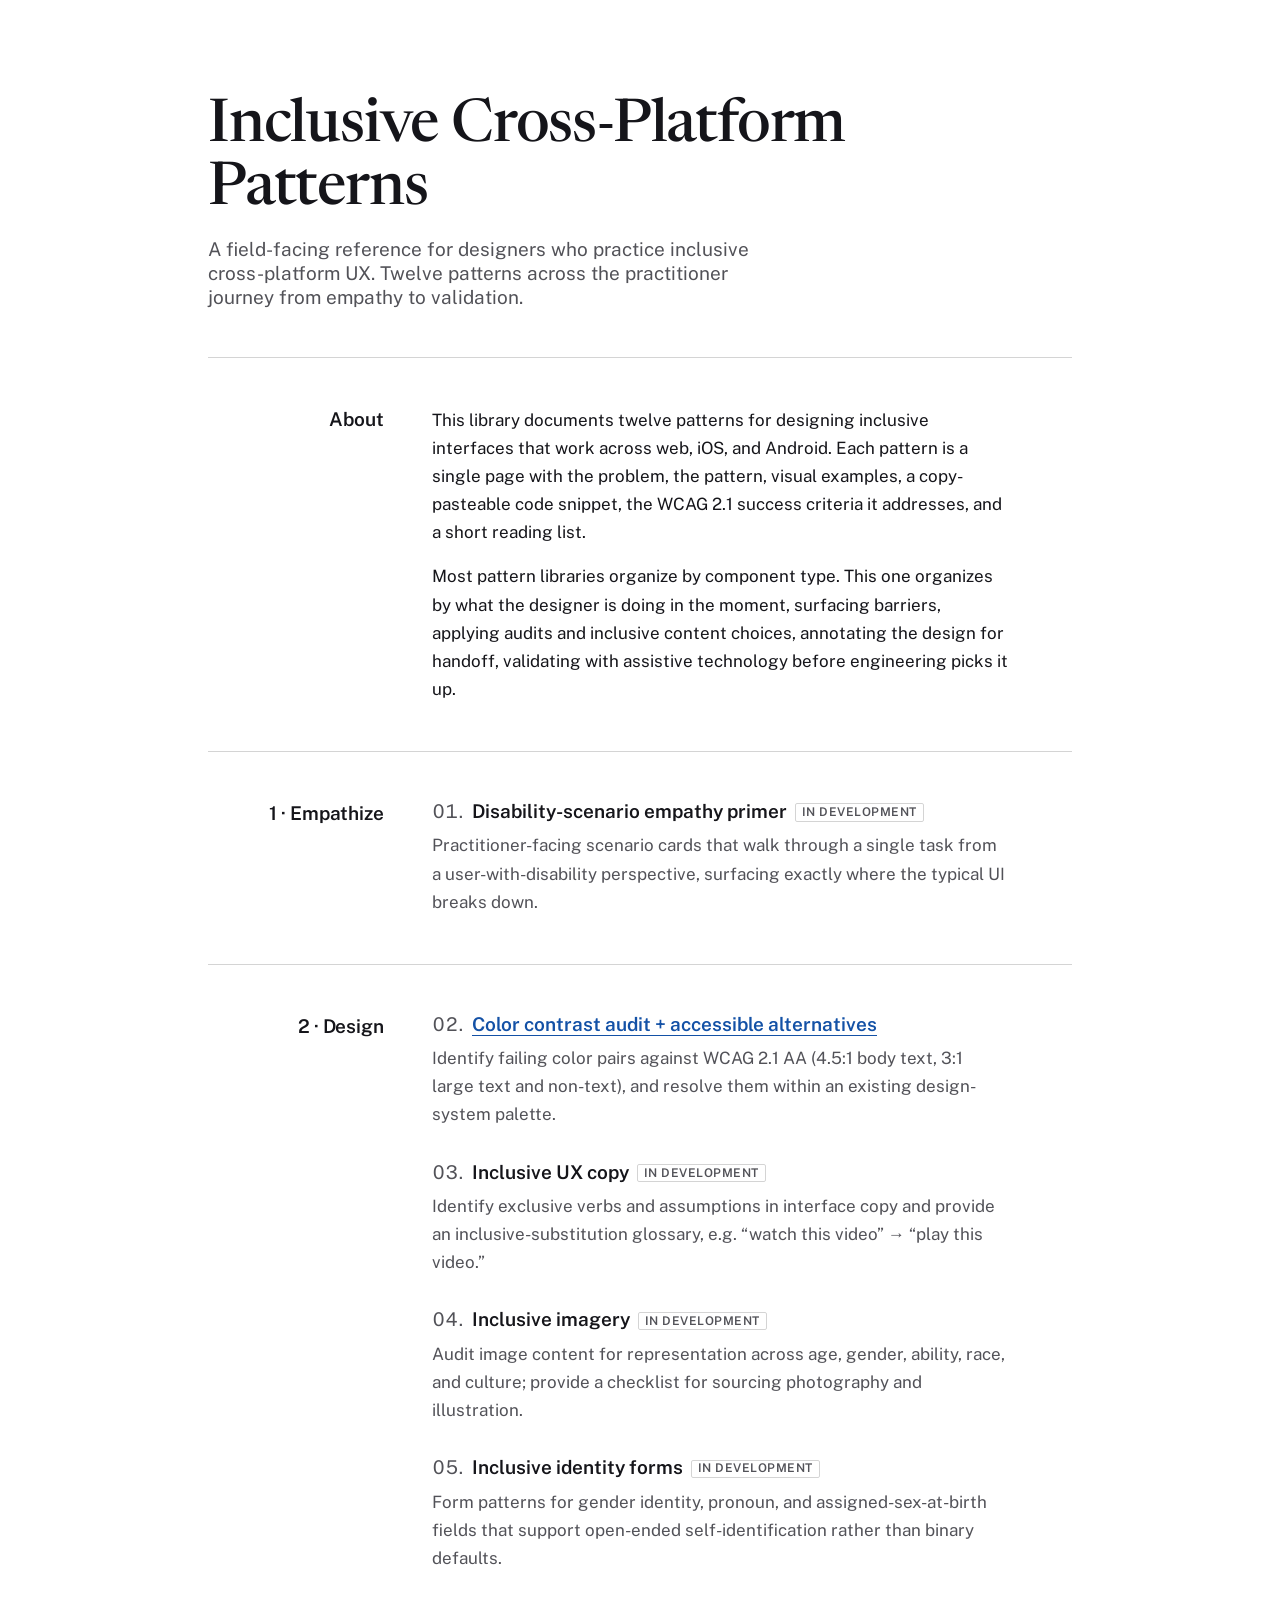
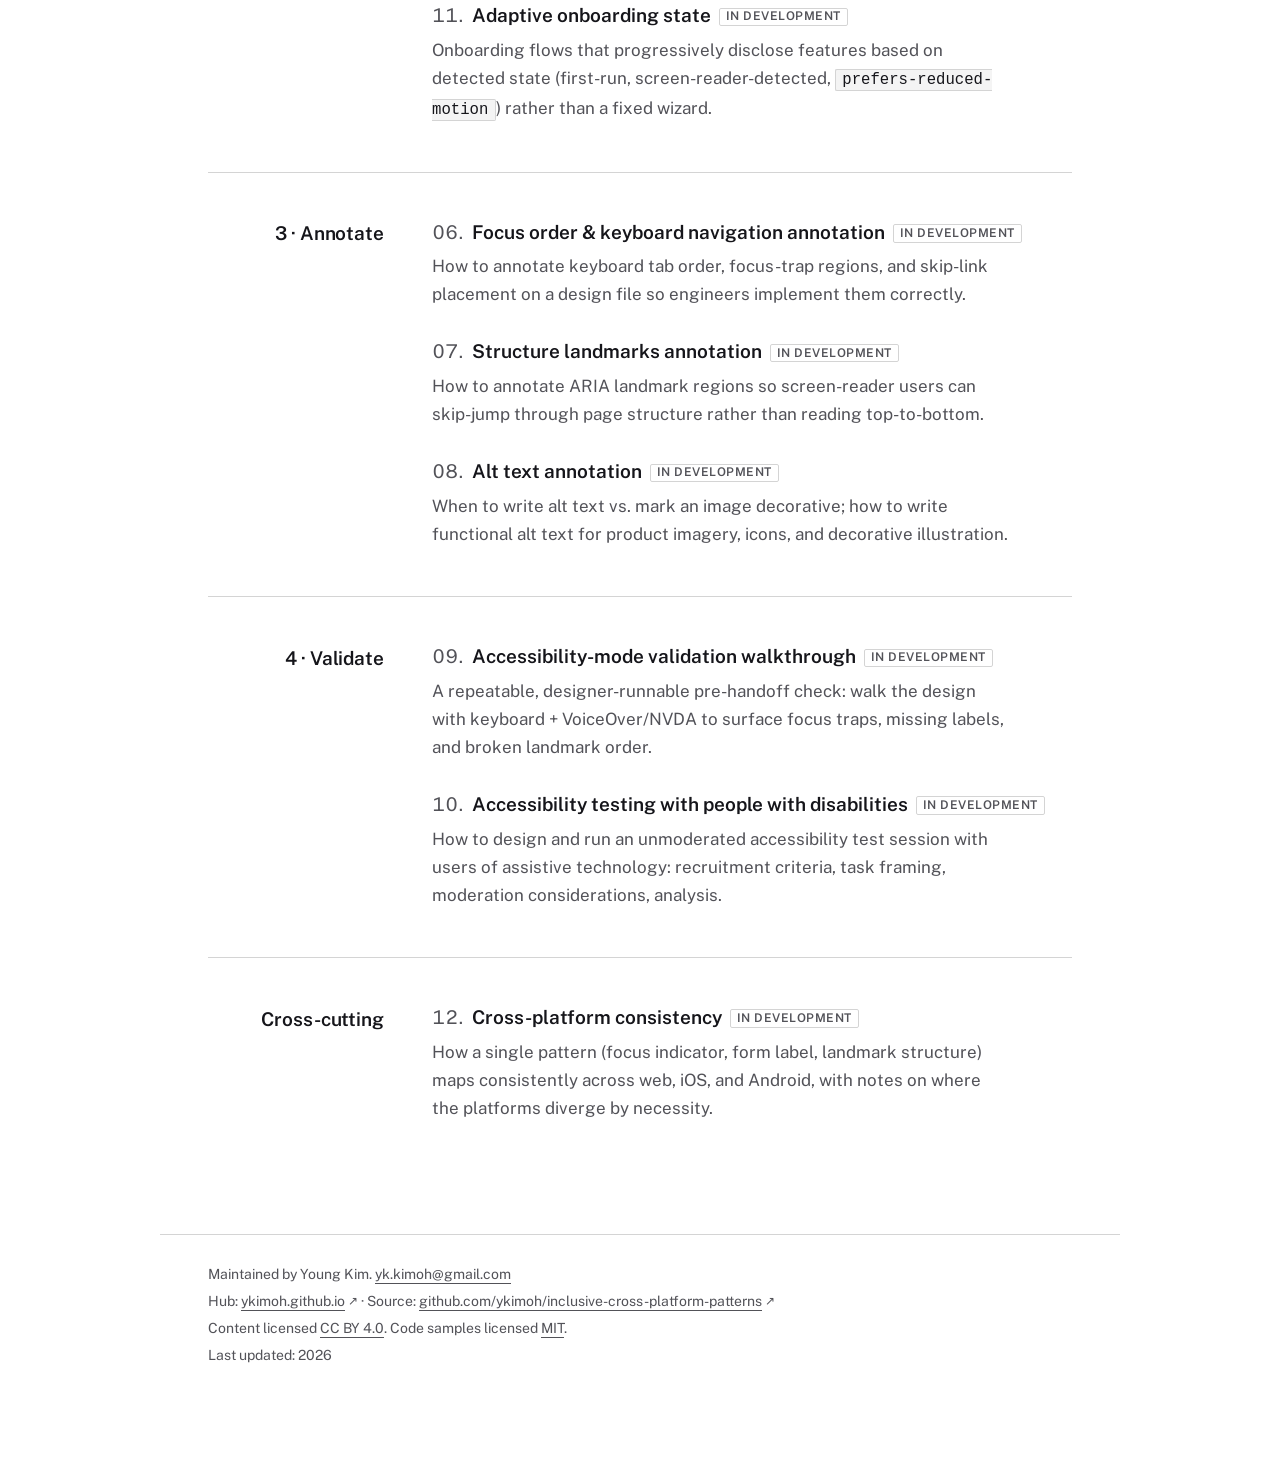
==== index.html @ a1140729 "Initial: Inclusive Cross-Platform Patterns library A field-facing reference for designers who practi" ====
<!DOCTYPE html>
<html lang="en">
<head>
  <meta charset="UTF-8">
  <meta name="viewport" content="width=device-width, initial-scale=1">
  <title>Inclusive Cross-Platform Patterns</title>
  <meta name="description" content="A field-facing reference for inclusive cross-platform UX design. Twelve patterns organized by the practitioner journey: empathize, design, annotate, validate.">
  <meta name="color-scheme" content="light dark">
  <link rel="preconnect" href="https://fonts.googleapis.com">
  <link rel="preconnect" href="https://fonts.gstatic.com" crossorigin>
  <link href="https://fonts.googleapis.com/css2?family=Newsreader:wght@400;500;600&family=Public+Sans:wght@400;500;600&display=swap" rel="stylesheet">
  <link rel="stylesheet" href="styles.css">
</head>
<body>
  <a class="skip-link" href="#main">Skip to main content</a>

  <header class="site-header">
    <h1>Inclusive Cross-Platform Patterns</h1>
    <p class="subhead">A field-facing reference for designers who practice inclusive cross-platform UX. Twelve patterns across the practitioner journey from empathy to validation.</p>
  </header>

  <main id="main" tabindex="-1">
    <section aria-labelledby="about-heading">
      <h2 id="about-heading">About</h2>
      <p>This library documents twelve patterns for designing inclusive interfaces that work across web, iOS, and Android. Each pattern is a single page with the problem, the pattern, visual examples, a copy-pasteable code snippet, the WCAG 2.1 success criteria it addresses, and a short reading list.</p>
      <p>Most pattern libraries organize by component type. This one organizes by what the designer is doing in the moment, surfacing barriers, applying audits and inclusive content choices, annotating the design for handoff, validating with assistive technology before engineering picks it up.</p>
    </section>

    <section aria-labelledby="empathize-heading">
      <h2 id="empathize-heading">1 &middot; Empathize</h2>
      <ul class="resource-list">
        <li>
          <h3><span class="num">01.</span>Disability-scenario empathy primer<span class="status">In development</span></h3>
          <p>Practitioner-facing scenario cards that walk through a single task from a user-with-disability perspective, surfacing exactly where the typical UI breaks down.</p>
        </li>
      </ul>
    </section>

    <section aria-labelledby="design-heading">
      <h2 id="design-heading">2 &middot; Design</h2>
      <ul class="resource-list">
        <li>
          <h3><span class="num">02.</span><a href="patterns/color-contrast/">Color contrast audit + accessible alternatives</a></h3>
          <p>Identify failing color pairs against WCAG 2.1 AA (4.5:1 body text, 3:1 large text and non-text), and resolve them within an existing design-system palette.</p>
        </li>
        <li>
          <h3><span class="num">03.</span>Inclusive UX copy<span class="status">In development</span></h3>
          <p>Identify exclusive verbs and assumptions in interface copy and provide an inclusive-substitution glossary, e.g. &ldquo;watch this video&rdquo; &rarr; &ldquo;play this video.&rdquo;</p>
        </li>
        <li>
          <h3><span class="num">04.</span>Inclusive imagery<span class="status">In development</span></h3>
          <p>Audit image content for representation across age, gender, ability, race, and culture; provide a checklist for sourcing photography and illustration.</p>
        </li>
        <li>
          <h3><span class="num">05.</span>Inclusive identity forms<span class="status">In development</span></h3>
          <p>Form patterns for gender identity, pronoun, and assigned-sex-at-birth fields that support open-ended self-identification rather than binary defaults.</p>
        </li>
        <li>
          <h3><span class="num">11.</span>Adaptive onboarding state<span class="status">In development</span></h3>
          <p>Onboarding flows that progressively disclose features based on detected state (first-run, screen-reader-detected, <code>prefers-reduced-motion</code>) rather than a fixed wizard.</p>
        </li>
      </ul>
    </section>

    <section aria-labelledby="annotate-heading">
      <h2 id="annotate-heading">3 &middot; Annotate</h2>
      <ul class="resource-list">
        <li>
          <h3><span class="num">06.</span>Focus order &amp; keyboard navigation annotation<span class="status">In development</span></h3>
          <p>How to annotate keyboard tab order, focus-trap regions, and skip-link placement on a design file so engineers implement them correctly.</p>
        </li>
        <li>
          <h3><span class="num">07.</span>Structure landmarks annotation<span class="status">In development</span></h3>
          <p>How to annotate ARIA landmark regions so screen-reader users can skip-jump through page structure rather than reading top-to-bottom.</p>
        </li>
        <li>
          <h3><span class="num">08.</span>Alt text annotation<span class="status">In development</span></h3>
          <p>When to write alt text vs. mark an image decorative; how to write functional alt text for product imagery, icons, and decorative illustration.</p>
        </li>
      </ul>
    </section>

    <section aria-labelledby="validate-heading">
      <h2 id="validate-heading">4 &middot; Validate</h2>
      <ul class="resource-list">
        <li>
          <h3><span class="num">09.</span>Accessibility-mode validation walkthrough<span class="status">In development</span></h3>
          <p>A repeatable, designer-runnable pre-handoff check: walk the design with keyboard + VoiceOver/NVDA to surface focus traps, missing labels, and broken landmark order.</p>
        </li>
        <li>
          <h3><span class="num">10.</span>Accessibility testing with people with disabilities<span class="status">In development</span></h3>
          <p>How to design and run an unmoderated accessibility test session with users of assistive technology: recruitment criteria, task framing, moderation considerations, analysis.</p>
        </li>
      </ul>
    </section>

    <section aria-labelledby="cross-heading">
      <h2 id="cross-heading">Cross-cutting</h2>
      <ul class="resource-list">
        <li>
          <h3><span class="num">12.</span>Cross-platform consistency<span class="status">In development</span></h3>
          <p>How a single pattern (focus indicator, form label, landmark structure) maps consistently across web, iOS, and Android, with notes on where the platforms diverge by necessity.</p>
        </li>
      </ul>
    </section>
  </main>

  <footer class="site-footer">
    <p>Maintained by Young Kim. <a href="mailto:yk.kimoh@gmail.com">yk.kimoh@gmail.com</a></p>
    <p>Hub: <a href="https://ykimoh.github.io" target="_blank" rel="noopener noreferrer">ykimoh.github.io<span class="sr-only"> (opens in new tab)</span></a> &middot; Source: <a href="https://github.com/ykimoh/inclusive-cross-platform-patterns" target="_blank" rel="noopener noreferrer">github.com/ykimoh/inclusive-cross-platform-patterns<span class="sr-only"> (opens in new tab)</span></a></p>
    <p>Content licensed <a href="LICENSE-CONTENT.md">CC BY 4.0</a>. Code samples licensed <a href="LICENSE-CODE">MIT</a>.</p>
    <p>Last updated: 2026</p>
  </footer>
</body>
</html>
---- styles.css ----
/*
 * Inclusive Cross-Platform Patterns
 * Aligned to the hub design system (see rfe-niw/04-evidence/01-pattern-library/hub-design-system.md).
 * Extends the hub's tokens and conventions with pattern-detail components:
 * code blocks, demo tiles, WCAG criteria list, eyebrow + summary + breadcrumb.
 */

/* ---------- Tokens ---------- */

:root {
  /* Color, light */
  --paper: #FFFFFF;
  --paper-soft: #F4F4F4;
  --ink: #15151A;
  --ink-soft: #525258;
  --accent: #1351A6;
  --accent-hover: #0E3F85;
  --rule: #D4D4D4;

  /* Status / state */
  --pass-fg: #0E5A2C;
  --fail-fg: #8E1F1B;

  /* Type families */
  --font-display: "Newsreader", Georgia, "Times New Roman", serif;
  --font-body: "Public Sans", -apple-system, BlinkMacSystemFont, "Helvetica Neue", Arial, sans-serif;
  --font-mono: ui-monospace, SFMono-Regular, "SF Mono", Menlo, Monaco, Consolas, "Liberation Mono", "Courier New", monospace;

  /* Type scale */
  --scale-xs: 0.75rem;
  --scale-sm: 0.875rem;
  --scale-base: 1.0625rem;
  --scale-lg: 1.1875rem;
  --scale-xl: 1.5rem;
  --scale-2xl: 2.25rem;
  --scale-3xl: 3rem;
  --scale-4xl: 3.75rem;

  /* Weights */
  --weight-regular: 400;
  --weight-medium: 500;
  --weight-semibold: 600;

  /* Leading */
  --leading-tight: 1.05;
  --leading-snug: 1.25;
  --leading-body: 1.65;

  /* Tracking */
  --track-tight: -0.02em;

  /* Spacing */
  --space-1: 0.25rem;
  --space-2: 0.5rem;
  --space-3: 0.75rem;
  --space-4: 1rem;
  --space-5: 1.5rem;
  --space-6: 2rem;
  --space-7: 3rem;
  --space-8: 4rem;
  --space-9: 6rem;

  /* Layout */
  --measure: 60rem;
  --rail: 11rem;
  --rail-gap: var(--space-7);
  --page-pad: var(--space-5);
}

@media (min-width: 38rem) {
  :root {
    --page-pad: var(--space-7);
  }
}

@media (prefers-color-scheme: dark) {
  :root {
    --paper: #111111;
    --paper-soft: #1C1C1C;
    --ink: #F4F4F4;
    --ink-soft: #A8A8A8;
    --accent: #7BB3E9;
    --accent-hover: #99C8F0;
    --rule: #2A2A2A;
    --pass-fg: #6AD08A;
    --fail-fg: #ED7572;
  }
}

/* ---------- Reset ---------- */

*, *::before, *::after { box-sizing: border-box; }

html {
  font-size: 100%;
  -webkit-text-size-adjust: 100%;
  text-rendering: optimizeLegibility;
  -webkit-font-smoothing: antialiased;
  -moz-osx-font-smoothing: grayscale;
}

body {
  margin: 0;
  font-family: var(--font-body);
  font-size: var(--scale-base);
  font-weight: var(--weight-regular);
  line-height: var(--leading-body);
  color: var(--ink);
  background: var(--paper);
  font-feature-settings: "kern", "liga";
}

/* ---------- Visually-hidden utility ---------- */

.sr-only {
  position: absolute;
  width: 1px;
  height: 1px;
  padding: 0;
  margin: -1px;
  overflow: hidden;
  clip: rect(0, 0, 0, 0);
  white-space: nowrap;
  border: 0;
}

/* ---------- Skip link ---------- */

.skip-link {
  position: absolute;
  top: -3rem;
  left: var(--space-4);
  padding: var(--space-2) var(--space-4);
  background: var(--accent);
  color: #FFFFFF;
  font-family: var(--font-body);
  font-size: var(--scale-sm);
  font-weight: var(--weight-semibold);
  text-decoration: none;
  border-radius: 2px;
  z-index: 100;
}

.skip-link:focus { top: var(--space-4); }

/* ---------- Layout shell ---------- */

.site-header,
main,
.site-footer {
  max-width: var(--measure);
  margin: 0 auto;
  padding-left: var(--page-pad);
  padding-right: var(--page-pad);
}

main { outline: none; }
main:focus-visible { outline: none; }

/* ---------- Header ---------- */

.site-header {
  padding-top: var(--space-9);
  padding-bottom: var(--space-7);
}

.site-header .eyebrow {
  margin: 0 0 var(--space-3);
  font-family: var(--font-body);
  font-size: var(--scale-sm);
  font-weight: var(--weight-semibold);
  letter-spacing: 0.04em;
  color: var(--ink-soft);
}

.site-header h1 {
  margin: 0 0 var(--space-4);
  font-family: var(--font-display);
  font-size: var(--scale-3xl);
  font-weight: var(--weight-medium);
  line-height: var(--leading-tight);
  letter-spacing: var(--track-tight);
  color: var(--ink);
}

@media (min-width: 38rem) {
  .site-header h1 { font-size: var(--scale-4xl); }
}

.subhead {
  margin: 0;
  max-width: 36rem;
  font-family: var(--font-body);
  font-size: var(--scale-lg);
  font-weight: var(--weight-regular);
  line-height: var(--leading-snug);
  color: var(--ink-soft);
}

/* ---------- Main + sections ---------- */

main { padding-bottom: var(--space-8); }

main > section {
  padding-top: var(--space-7);
  margin-top: var(--space-7);
  border-top: 1px solid var(--rule);
}

main > section:first-of-type { margin-top: 0; }

main > section > h2 {
  margin: 0 0 var(--space-5);
  font-family: var(--font-body);
  font-size: var(--scale-xl);
  font-weight: var(--weight-semibold);
  line-height: var(--leading-snug);
  color: var(--ink);
  letter-spacing: -0.005em;
}

main p {
  margin: 0 0 var(--space-4);
  max-width: 36rem;
}

main p:last-child { margin-bottom: 0; }

main ul,
main ol {
  margin: 0 0 var(--space-4);
  padding-left: var(--space-5);
  max-width: 36rem;
}

main li { margin: var(--space-2) 0; }

/* Rail layout: section heading in a left rail at wider viewports. */

@media (min-width: 56rem) {
  main > section {
    display: grid;
    grid-template-columns: var(--rail) 1fr;
    column-gap: var(--rail-gap);
    align-items: start;
  }

  main > section > h2 {
    grid-column: 1;
    grid-row: 1 / span 99;
    margin: 0;
    font-size: var(--scale-lg);
    line-height: var(--leading-snug);
    text-align: right;
    padding-top: 0.1em;
  }

  main > section > *:not(h2) { grid-column: 2; }
}

/* ---------- Section pre-heading (above H2 in rail-paired sections) ---------- */

.section-eyebrow {
  margin: 0 0 var(--space-3);
  font-family: var(--font-body);
  font-size: var(--scale-xs);
  font-weight: var(--weight-semibold);
  letter-spacing: 0.06em;
  text-transform: uppercase;
  color: var(--ink-soft);
}

/* ---------- Resource list (titled items, no chrome) ---------- */

.resource-list {
  list-style: none;
  margin: 0;
  padding: 0;
  max-width: none;
}

.resource-list > li {
  margin: 0;
  padding: 0;
}

.resource-list > li + li { margin-top: var(--space-6); }

.resource-list h3 {
  margin: 0 0 var(--space-2);
  font-family: var(--font-body);
  font-size: var(--scale-lg);
  font-weight: var(--weight-semibold);
  line-height: var(--leading-snug);
  color: var(--ink);
}

.resource-list .num {
  display: inline-block;
  margin-right: var(--space-2);
  color: var(--ink-soft);
  font-variant-numeric: tabular-nums;
  font-weight: var(--weight-regular);
}

.resource-list p {
  margin: 0;
  color: var(--ink-soft);
}

/* In-development status badge */

.status {
  display: inline-block;
  margin-left: var(--space-2);
  padding: 0.0625em 0.5em;
  font-family: var(--font-body);
  font-size: var(--scale-xs);
  font-weight: var(--weight-semibold);
  letter-spacing: 0.04em;
  text-transform: uppercase;
  border: 1px solid var(--rule);
  border-radius: 2px;
  color: var(--ink-soft);
  vertical-align: 0.15em;
}

/* ---------- Draft banner (scaffolded pages, removed when shipping) ---------- */

.draft-banner {
  margin: 0 0 var(--space-6);
  padding: var(--space-3) var(--space-4);
  background: var(--paper-soft);
  border-left: 3px solid var(--accent);
  border-radius: 2px;
  font-family: var(--font-body);
  font-size: var(--scale-sm);
  color: var(--ink-soft);
  max-width: 36rem;
}

.draft-banner p { margin: 0; }
.draft-banner strong { color: var(--ink); }

/* ---------- Pattern detail page: eyebrow, summary, breadcrumb ---------- */

.breadcrumb {
  margin: 0 0 var(--space-5);
  font-family: var(--font-body);
  font-size: var(--scale-sm);
  color: var(--ink-soft);
}

.summary {
  margin: 0 0 var(--space-7);
  max-width: 36rem;
  font-family: var(--font-body);
  font-size: var(--scale-lg);
  font-weight: var(--weight-regular);
  line-height: var(--leading-snug);
  color: var(--ink);
}

/* ---------- Code blocks ---------- */

pre {
  margin: var(--space-4) 0;
  padding: var(--space-4) var(--space-5);
  background: var(--paper-soft);
  border: 1px solid var(--rule);
  border-radius: 4px;
  overflow-x: auto;
  font-family: var(--font-mono);
  font-size: var(--scale-sm);
  line-height: 1.55;
  color: var(--ink);
  max-width: 100%;
}

pre code {
  font-family: inherit;
  font-size: inherit;
  background: transparent;
  padding: 0;
  border: 0;
  color: inherit;
}

p code,
li code {
  padding: 0.0625em 0.4em;
  background: var(--paper-soft);
  border: 1px solid var(--rule);
  border-radius: 2px;
  font-family: var(--font-mono);
  font-size: 0.92em;
  color: var(--ink);
}

/* ---------- Demo tiles (visual examples) ---------- */

.demo-row {
  display: grid;
  grid-template-columns: 1fr;
  gap: var(--space-4);
  margin: var(--space-4) 0;
  max-width: 100%;
}

@media (min-width: 32rem) {
  .demo-row { grid-template-columns: 1fr 1fr; }
}

.demo-tile {
  padding: var(--space-6) var(--space-4);
  background: var(--paper-soft);
  border: 1px solid var(--rule);
  border-radius: 4px;
  text-align: center;
}

.demo-tile .demo-label {
  display: block;
  margin-bottom: var(--space-4);
  font-family: var(--font-body);
  font-size: var(--scale-xs);
  font-weight: var(--weight-semibold);
  letter-spacing: 0.06em;
  text-transform: uppercase;
}

.demo-tile.demo-fail .demo-label { color: var(--fail-fg); }
.demo-tile.demo-pass .demo-label { color: var(--pass-fg); }

.demo-tile .demo-ratio {
  display: block;
  margin-top: var(--space-3);
  font-family: var(--font-mono);
  font-size: var(--scale-xs);
  color: var(--ink-soft);
  font-variant-numeric: tabular-nums;
}

/* Demo button: hardcoded fail/pass colors so they demonstrate the actual
   contrast point regardless of user theme. */

.btn-demo {
  display: inline-block;
  padding: 0.625rem 1.25rem;
  font-family: var(--font-body);
  font-size: var(--scale-base);
  font-weight: var(--weight-medium);
  border: 0;
  border-radius: 4px;
  cursor: default;
}

.btn-demo.btn-fail {
  background: #FF7A7A;
  color: #FFFFFF;
}

.btn-demo.btn-pass {
  background: #1351A6;
  color: #FFFFFF;
}

/* ---------- Example figures (Beyond mockup screenshots) ---------- */

.example-stack {
  display: flex;
  flex-direction: column;
  gap: var(--space-5);
  margin: var(--space-4) 0;
}

.example-figure {
  margin: 0;
  max-width: 100%;
}

.example-figure img {
  display: block;
  width: 100%;
  height: auto;
  border: 1px solid var(--rule);
  border-radius: 4px;
  background: var(--paper-soft);
}

.example-figure figcaption {
  margin-top: var(--space-2);
  font-family: var(--font-body);
  font-size: var(--scale-sm);
  color: var(--ink-soft);
  line-height: var(--leading-snug);
}

/* Demo-tile variant that hosts a screenshot instead of a button */

.demo-tile.demo-image { padding: var(--space-3); }

.demo-tile.demo-image img {
  display: block;
  width: 100%;
  height: auto;
  border-radius: 2px;
  margin: 0 auto var(--space-2);
}

.demo-tile.demo-image .demo-label {
  margin-bottom: var(--space-3);
}

/* ---------- WCAG criteria list ---------- */

.criteria-list {
  list-style: none;
  margin: var(--space-4) 0;
  padding: 0;
  max-width: 100%;
}

.criteria-list > li {
  margin: var(--space-2) 0;
  padding: var(--space-3) var(--space-4);
  background: var(--paper-soft);
  border: 1px solid var(--rule);
  border-radius: 4px;
  font-size: var(--scale-sm);
  color: var(--ink);
}

.criteria-list .level {
  display: inline-block;
  margin-left: var(--space-2);
  padding: 0.0625em 0.5em;
  font-family: var(--font-body);
  font-size: var(--scale-xs);
  font-weight: var(--weight-semibold);
  letter-spacing: 0.04em;
  background: var(--accent);
  color: #FFFFFF;
  border-radius: 2px;
  vertical-align: 0.15em;
}

/* ---------- Links ---------- */

a {
  color: var(--accent);
  text-decoration: underline;
  text-decoration-thickness: 1px;
  text-underline-offset: 0.2em;
  transition: color 120ms ease, text-decoration-color 120ms ease, text-underline-offset 120ms ease;
}

a:hover {
  color: var(--accent-hover);
  text-underline-offset: 0.3em;
}

a:focus-visible {
  outline: 2px solid var(--accent);
  outline-offset: 3px;
  border-radius: 1px;
}

/* External link: arrow pseudo + sr-only span (in markup). */

a[target="_blank"]::after {
  content: "\00A0\2197";
  display: inline-block;
  font-size: 0.85em;
  vertical-align: 0.05em;
  color: inherit;
}

/* ---------- Footer ---------- */

.site-footer {
  margin-top: var(--space-7);
  padding-top: var(--space-5);
  padding-bottom: var(--space-9);
  border-top: 1px solid var(--rule);
  font-family: var(--font-body);
  font-size: var(--scale-sm);
  color: var(--ink-soft);
}

.site-footer p { margin: var(--space-1) 0; }

.site-footer a {
  color: var(--ink-soft);
  text-decoration-thickness: 1px;
  text-underline-offset: 0.25em;
}

.site-footer a:hover { color: var(--accent); }

/* ---------- Motion ---------- */

@media (prefers-reduced-motion: no-preference) {
  .site-header,
  main > section,
  .site-footer {
    opacity: 0;
    transform: translateY(8px);
    animation: rise 540ms cubic-bezier(0.2, 0.6, 0.2, 1) forwards;
  }

  .site-header { animation-delay: 80ms; }
  main > section:nth-of-type(1) { animation-delay: 180ms; }
  main > section:nth-of-type(2) { animation-delay: 260ms; }
  main > section:nth-of-type(3) { animation-delay: 340ms; }
  main > section:nth-of-type(4) { animation-delay: 420ms; }
  main > section:nth-of-type(5) { animation-delay: 500ms; }
  main > section:nth-of-type(6) { animation-delay: 580ms; }
  main > section:nth-of-type(7) { animation-delay: 660ms; }
  main > section:nth-of-type(8) { animation-delay: 740ms; }
  .site-footer { animation-delay: 820ms; }

  @keyframes rise {
    to {
      opacity: 1;
      transform: translateY(0);
    }
  }
}

@media (prefers-reduced-motion: reduce) {
  a { transition: none; }
}

/* ---------- Forced colors (Windows High Contrast) ---------- */

@media (forced-colors: active) {
  .skip-link,
  a:focus-visible {
    outline: 2px solid CanvasText;
  }
  .demo-tile,
  .criteria-list > li,
  pre {
    border: 1px solid CanvasText;
  }
}
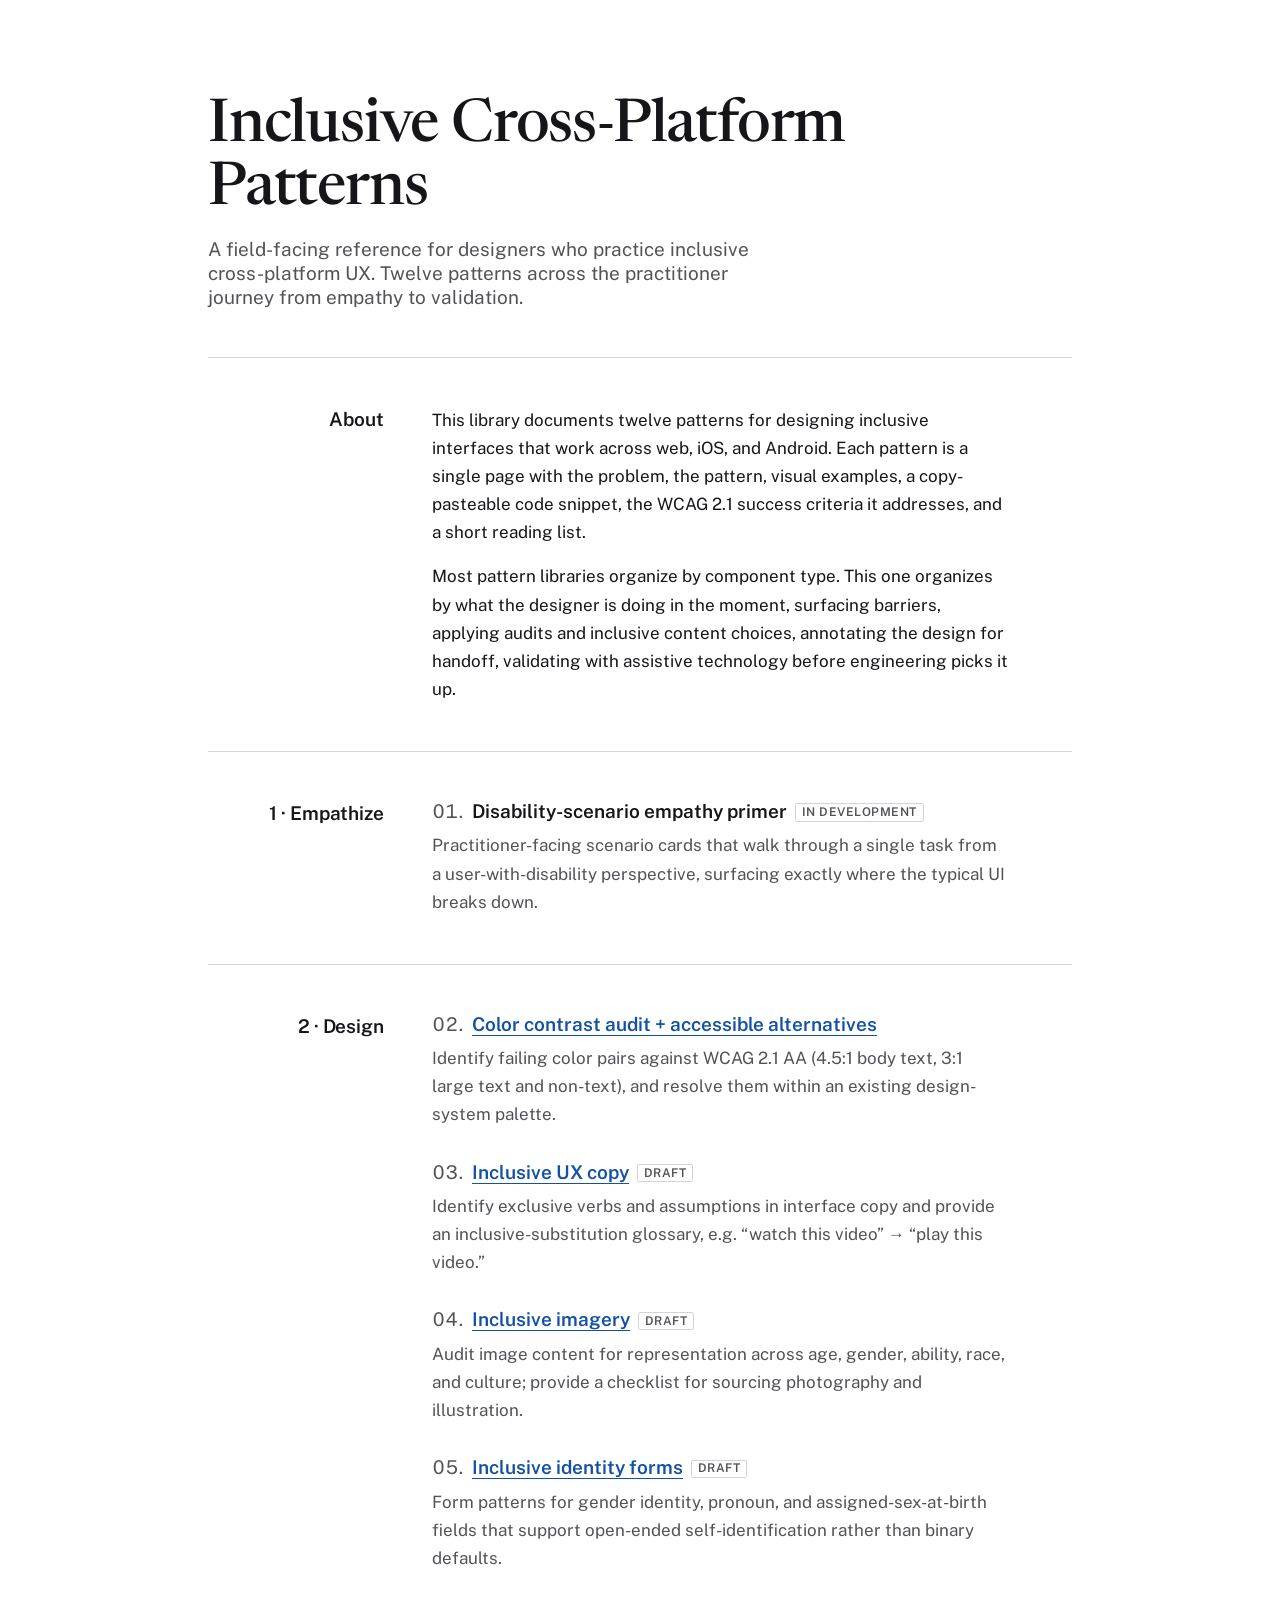
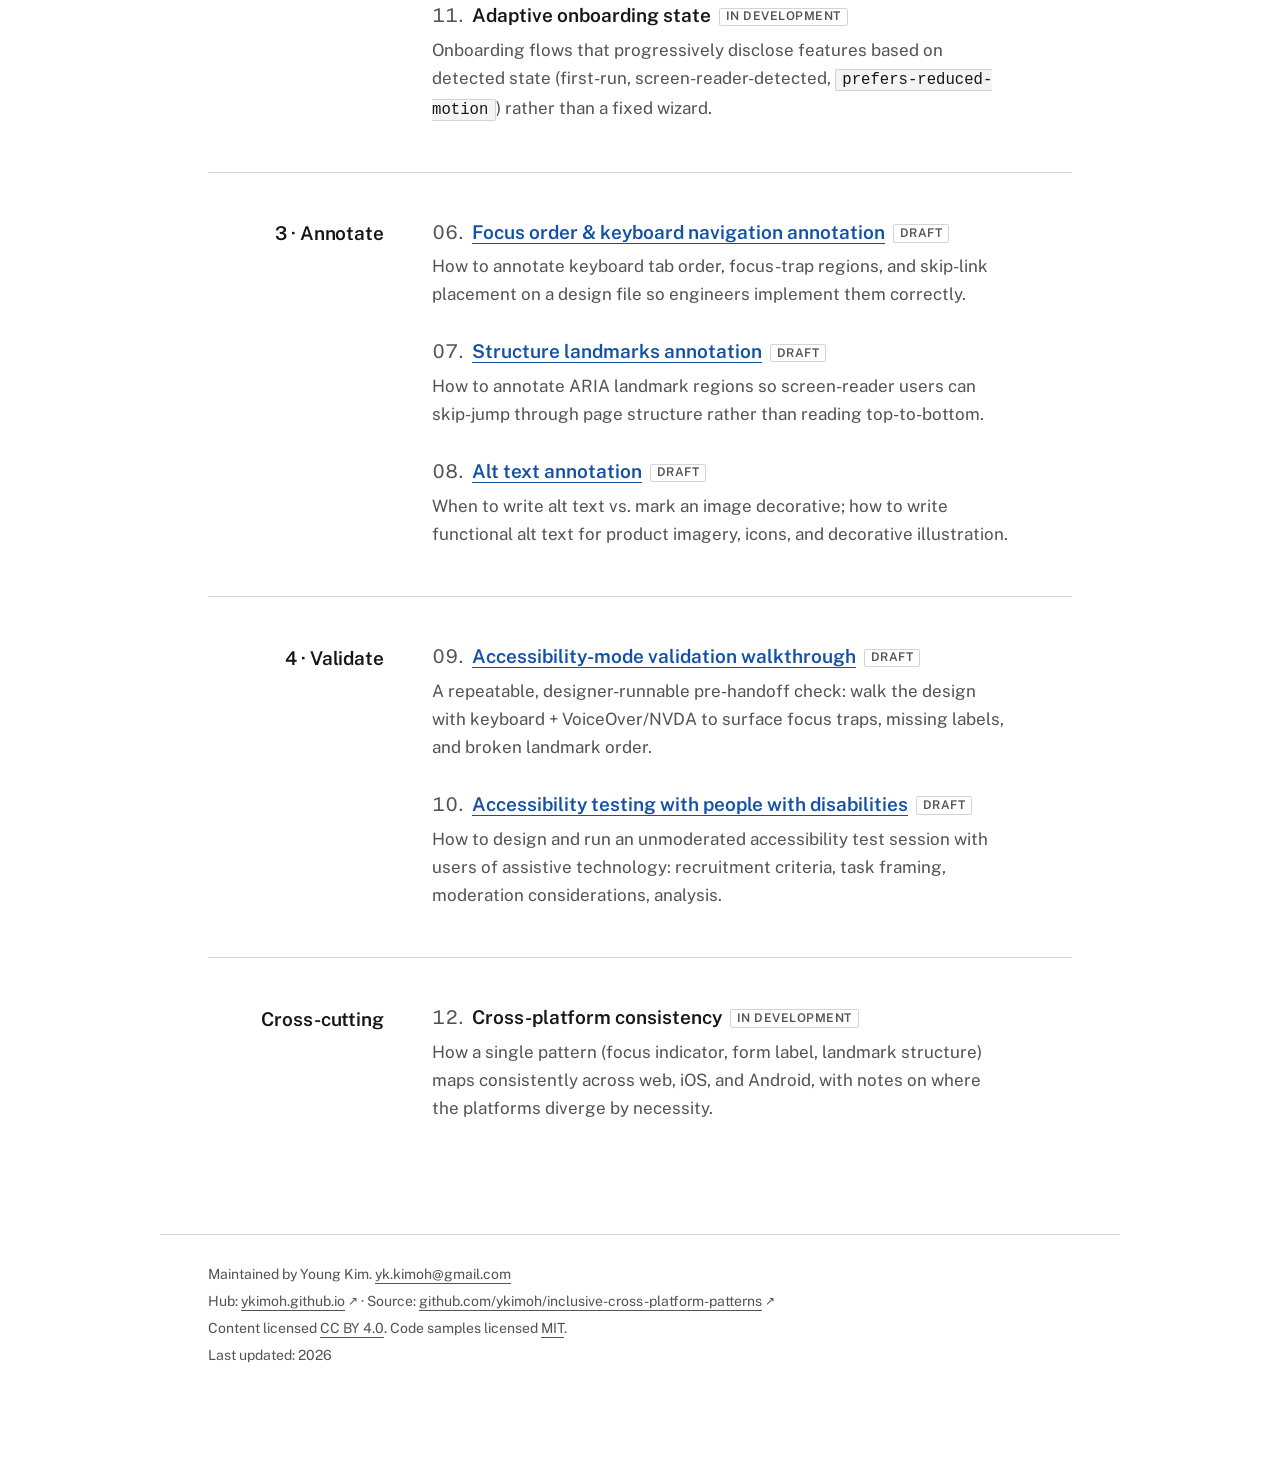
==== commit b034ea2d: "Surface drafted pattern pages from the index Links the eight drafted pattern pages (03-10) from the " ====
--- a/index.html
+++ b/index.html
@@ -44,15 +44,15 @@
           <p>Identify failing color pairs against WCAG 2.1 AA (4.5:1 body text, 3:1 large text and non-text), and resolve them within an existing design-system palette.</p>
         </li>
         <li>
-          <h3><span class="num">03.</span>Inclusive UX copy<span class="status">In development</span></h3>
+          <h3><span class="num">03.</span><a href="patterns/inclusive-ux-copy/">Inclusive UX copy</a><span class="status">Draft</span></h3>
           <p>Identify exclusive verbs and assumptions in interface copy and provide an inclusive-substitution glossary, e.g. &ldquo;watch this video&rdquo; &rarr; &ldquo;play this video.&rdquo;</p>
         </li>
         <li>
-          <h3><span class="num">04.</span>Inclusive imagery<span class="status">In development</span></h3>
+          <h3><span class="num">04.</span><a href="patterns/inclusive-imagery/">Inclusive imagery</a><span class="status">Draft</span></h3>
           <p>Audit image content for representation across age, gender, ability, race, and culture; provide a checklist for sourcing photography and illustration.</p>
         </li>
         <li>
-          <h3><span class="num">05.</span>Inclusive identity forms<span class="status">In development</span></h3>
+          <h3><span class="num">05.</span><a href="patterns/inclusive-identity-forms/">Inclusive identity forms</a><span class="status">Draft</span></h3>
           <p>Form patterns for gender identity, pronoun, and assigned-sex-at-birth fields that support open-ended self-identification rather than binary defaults.</p>
         </li>
         <li>
@@ -66,15 +66,15 @@
       <h2 id="annotate-heading">3 &middot; Annotate</h2>
       <ul class="resource-list">
         <li>
-          <h3><span class="num">06.</span>Focus order &amp; keyboard navigation annotation<span class="status">In development</span></h3>
+          <h3><span class="num">06.</span><a href="patterns/keyboard-navigation/">Focus order &amp; keyboard navigation annotation</a><span class="status">Draft</span></h3>
           <p>How to annotate keyboard tab order, focus-trap regions, and skip-link placement on a design file so engineers implement them correctly.</p>
         </li>
         <li>
-          <h3><span class="num">07.</span>Structure landmarks annotation<span class="status">In development</span></h3>
+          <h3><span class="num">07.</span><a href="patterns/structure-landmarks/">Structure landmarks annotation</a><span class="status">Draft</span></h3>
           <p>How to annotate ARIA landmark regions so screen-reader users can skip-jump through page structure rather than reading top-to-bottom.</p>
         </li>
         <li>
-          <h3><span class="num">08.</span>Alt text annotation<span class="status">In development</span></h3>
+          <h3><span class="num">08.</span><a href="patterns/alt-text/">Alt text annotation</a><span class="status">Draft</span></h3>
           <p>When to write alt text vs. mark an image decorative; how to write functional alt text for product imagery, icons, and decorative illustration.</p>
         </li>
       </ul>
@@ -84,11 +84,11 @@
       <h2 id="validate-heading">4 &middot; Validate</h2>
       <ul class="resource-list">
         <li>
-          <h3><span class="num">09.</span>Accessibility-mode validation walkthrough<span class="status">In development</span></h3>
+          <h3><span class="num">09.</span><a href="patterns/accessibility-mode-validation/">Accessibility-mode validation walkthrough</a><span class="status">Draft</span></h3>
           <p>A repeatable, designer-runnable pre-handoff check: walk the design with keyboard + VoiceOver/NVDA to surface focus traps, missing labels, and broken landmark order.</p>
         </li>
         <li>
-          <h3><span class="num">10.</span>Accessibility testing with people with disabilities<span class="status">In development</span></h3>
+          <h3><span class="num">10.</span><a href="patterns/accessibility-testing/">Accessibility testing with people with disabilities</a><span class="status">Draft</span></h3>
           <p>How to design and run an unmoderated accessibility test session with users of assistive technology: recruitment criteria, task framing, moderation considerations, analysis.</p>
         </li>
       </ul>
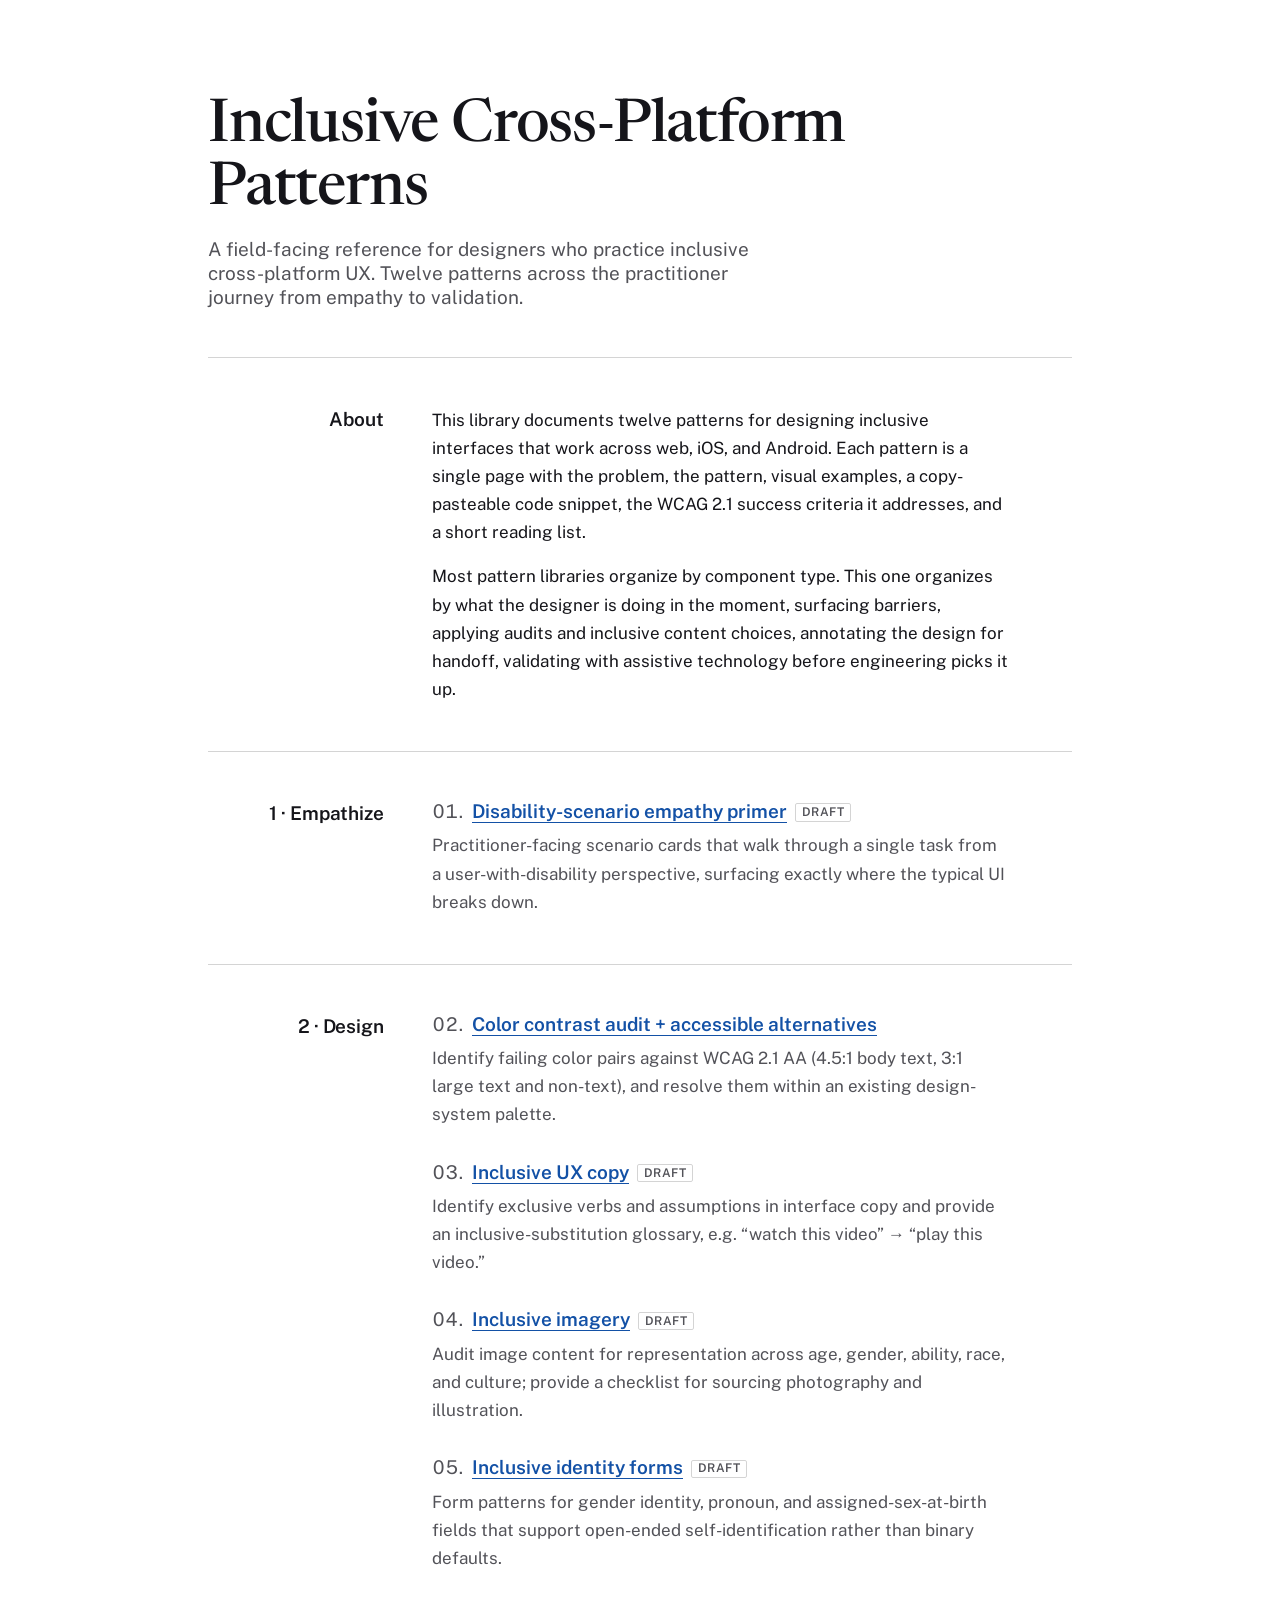
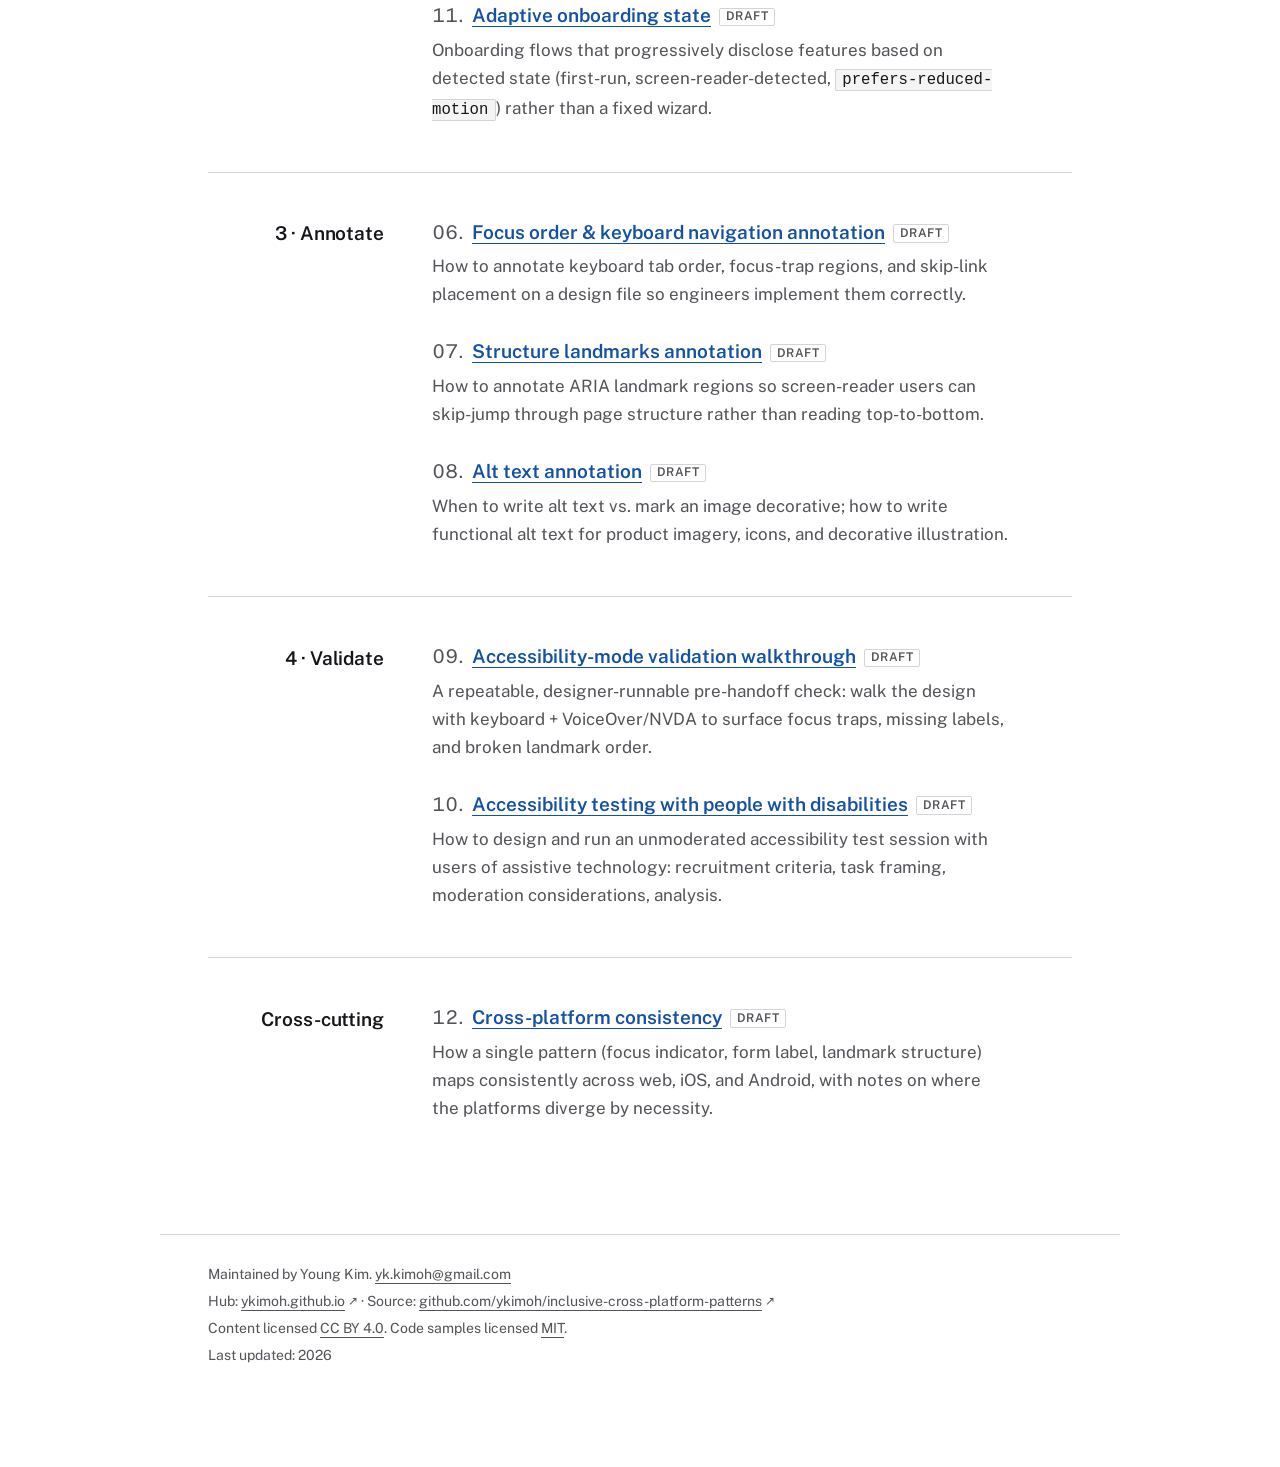
==== commit c081479d: "Scaffold patterns 01, 11, 12 from Beyond MFA source Adds the three remaining pattern pages, grounded" ====
--- a/index.html
+++ b/index.html
@@ -30,7 +30,7 @@
       <h2 id="empathize-heading">1 &middot; Empathize</h2>
       <ul class="resource-list">
         <li>
-          <h3><span class="num">01.</span>Disability-scenario empathy primer<span class="status">In development</span></h3>
+          <h3><span class="num">01.</span><a href="patterns/empathy-primer/">Disability-scenario empathy primer</a><span class="status">Draft</span></h3>
           <p>Practitioner-facing scenario cards that walk through a single task from a user-with-disability perspective, surfacing exactly where the typical UI breaks down.</p>
         </li>
       </ul>
@@ -56,7 +56,7 @@
           <p>Form patterns for gender identity, pronoun, and assigned-sex-at-birth fields that support open-ended self-identification rather than binary defaults.</p>
         </li>
         <li>
-          <h3><span class="num">11.</span>Adaptive onboarding state<span class="status">In development</span></h3>
+          <h3><span class="num">11.</span><a href="patterns/adaptive-onboarding/">Adaptive onboarding state</a><span class="status">Draft</span></h3>
           <p>Onboarding flows that progressively disclose features based on detected state (first-run, screen-reader-detected, <code>prefers-reduced-motion</code>) rather than a fixed wizard.</p>
         </li>
       </ul>
@@ -98,7 +98,7 @@
       <h2 id="cross-heading">Cross-cutting</h2>
       <ul class="resource-list">
         <li>
-          <h3><span class="num">12.</span>Cross-platform consistency<span class="status">In development</span></h3>
+          <h3><span class="num">12.</span><a href="patterns/cross-platform-consistency/">Cross-platform consistency</a><span class="status">Draft</span></h3>
           <p>How a single pattern (focus indicator, form label, landmark structure) maps consistently across web, iOS, and Android, with notes on where the platforms diverge by necessity.</p>
         </li>
       </ul>
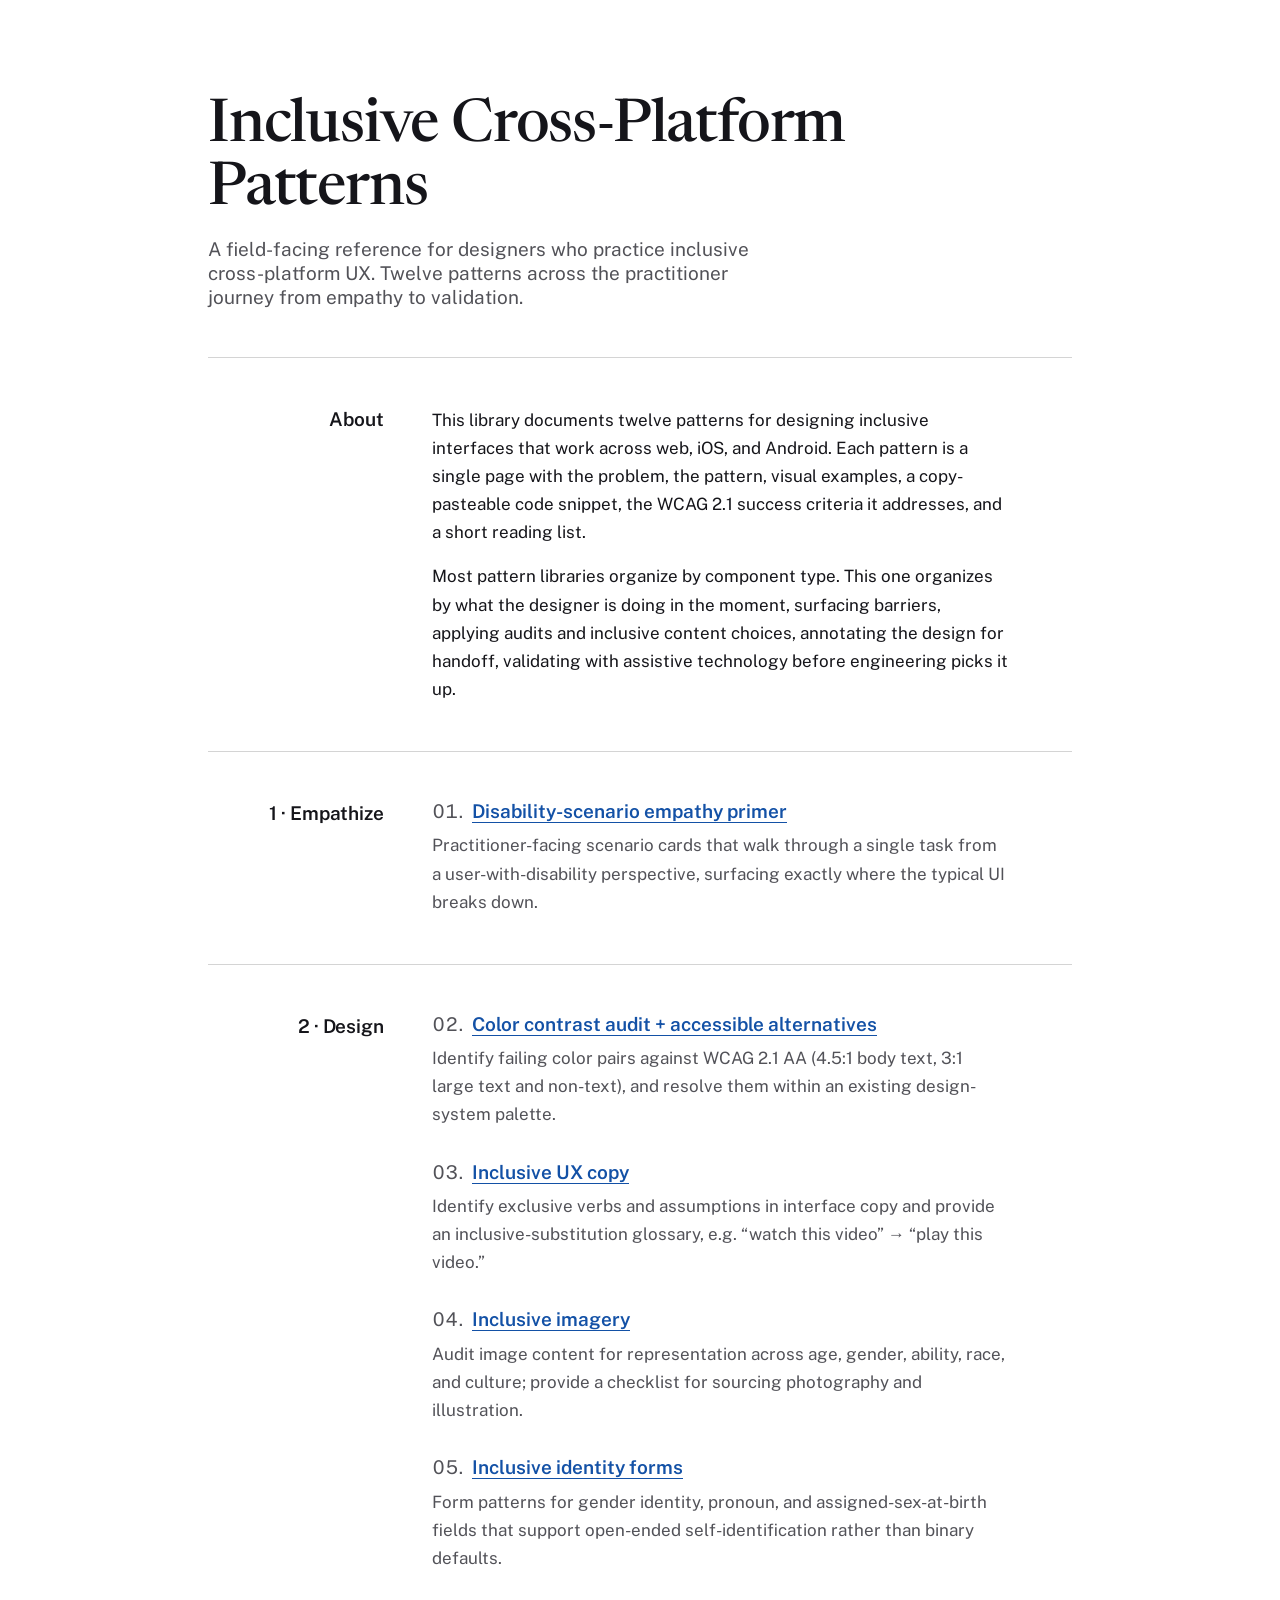
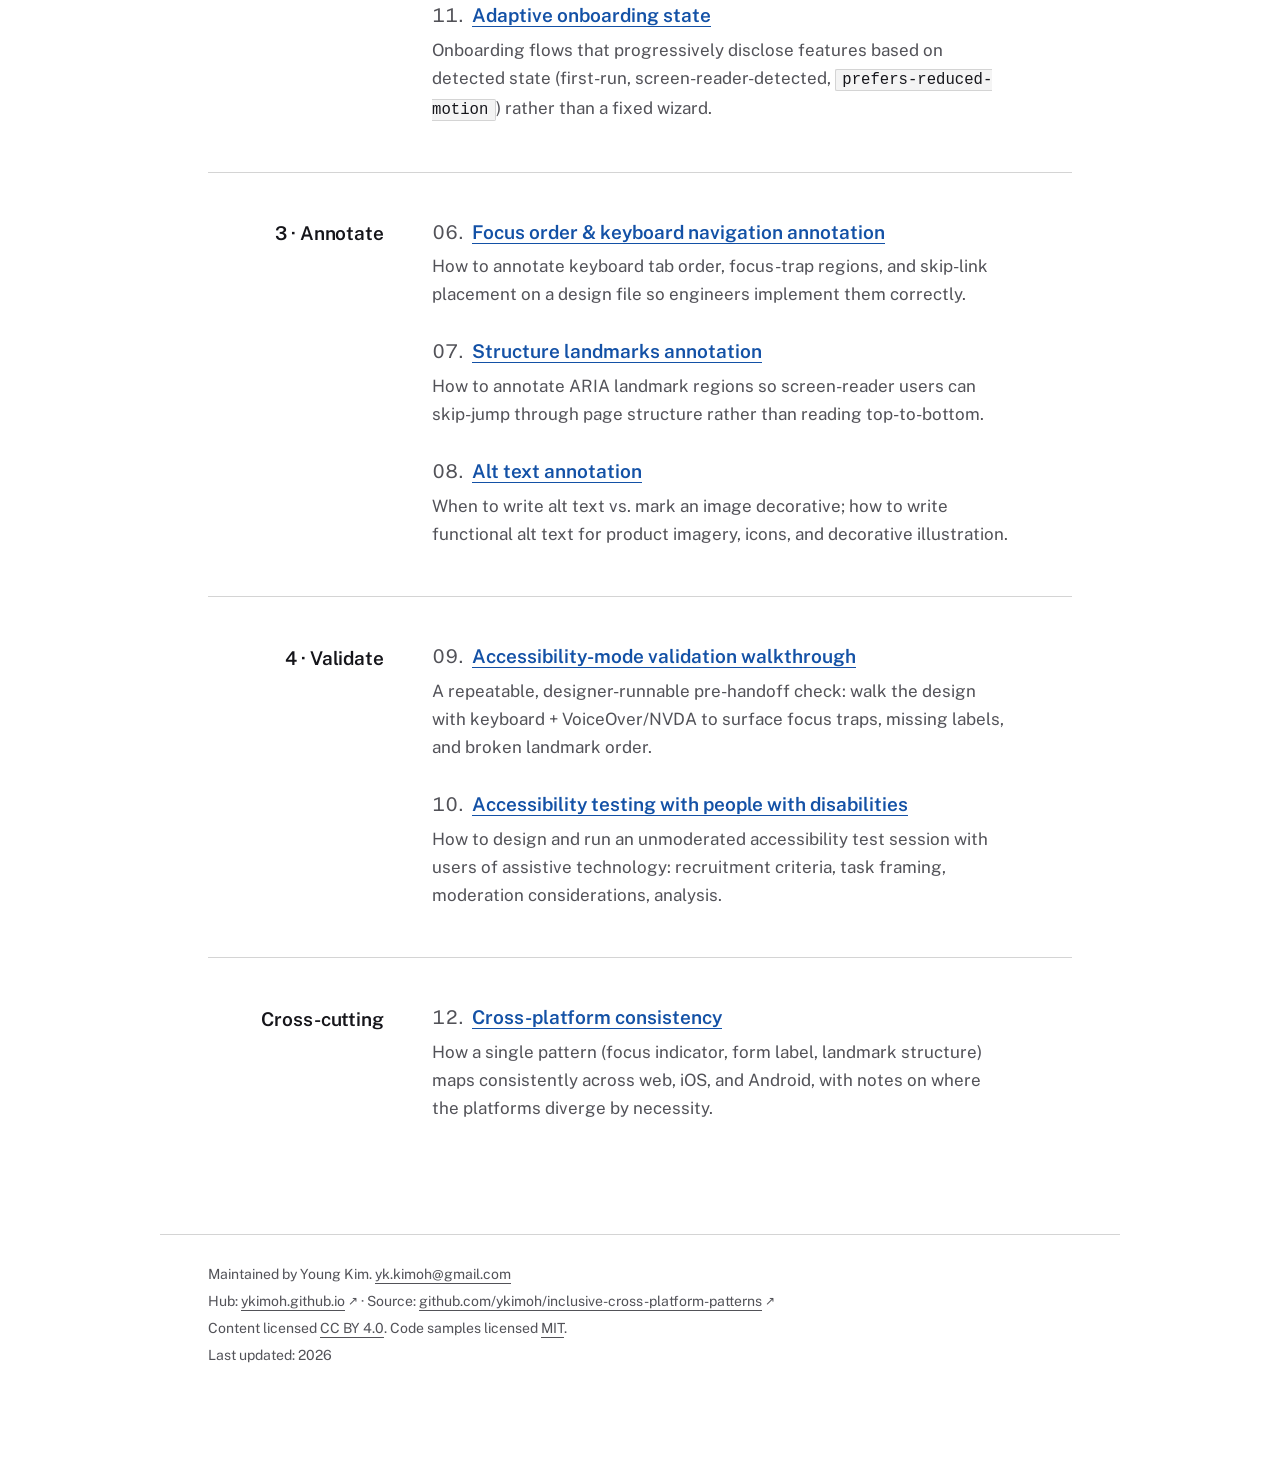
==== commit 0ec65414: "Promote 11 patterns from draft to final" ====
--- a/index.html
+++ b/index.html
@@ -30,7 +30,7 @@
       <h2 id="empathize-heading">1 &middot; Empathize</h2>
       <ul class="resource-list">
         <li>
-          <h3><span class="num">01.</span><a href="patterns/empathy-primer/">Disability-scenario empathy primer</a><span class="status">Draft</span></h3>
+          <h3><span class="num">01.</span><a href="patterns/empathy-primer/">Disability-scenario empathy primer</a></h3>
           <p>Practitioner-facing scenario cards that walk through a single task from a user-with-disability perspective, surfacing exactly where the typical UI breaks down.</p>
         </li>
       </ul>
@@ -44,19 +44,19 @@
           <p>Identify failing color pairs against WCAG 2.1 AA (4.5:1 body text, 3:1 large text and non-text), and resolve them within an existing design-system palette.</p>
         </li>
         <li>
-          <h3><span class="num">03.</span><a href="patterns/inclusive-ux-copy/">Inclusive UX copy</a><span class="status">Draft</span></h3>
+          <h3><span class="num">03.</span><a href="patterns/inclusive-ux-copy/">Inclusive UX copy</a></h3>
           <p>Identify exclusive verbs and assumptions in interface copy and provide an inclusive-substitution glossary, e.g. &ldquo;watch this video&rdquo; &rarr; &ldquo;play this video.&rdquo;</p>
         </li>
         <li>
-          <h3><span class="num">04.</span><a href="patterns/inclusive-imagery/">Inclusive imagery</a><span class="status">Draft</span></h3>
+          <h3><span class="num">04.</span><a href="patterns/inclusive-imagery/">Inclusive imagery</a></h3>
           <p>Audit image content for representation across age, gender, ability, race, and culture; provide a checklist for sourcing photography and illustration.</p>
         </li>
         <li>
-          <h3><span class="num">05.</span><a href="patterns/inclusive-identity-forms/">Inclusive identity forms</a><span class="status">Draft</span></h3>
+          <h3><span class="num">05.</span><a href="patterns/inclusive-identity-forms/">Inclusive identity forms</a></h3>
           <p>Form patterns for gender identity, pronoun, and assigned-sex-at-birth fields that support open-ended self-identification rather than binary defaults.</p>
         </li>
         <li>
-          <h3><span class="num">11.</span><a href="patterns/adaptive-onboarding/">Adaptive onboarding state</a><span class="status">Draft</span></h3>
+          <h3><span class="num">11.</span><a href="patterns/adaptive-onboarding/">Adaptive onboarding state</a></h3>
           <p>Onboarding flows that progressively disclose features based on detected state (first-run, screen-reader-detected, <code>prefers-reduced-motion</code>) rather than a fixed wizard.</p>
         </li>
       </ul>
@@ -66,15 +66,15 @@
       <h2 id="annotate-heading">3 &middot; Annotate</h2>
       <ul class="resource-list">
         <li>
-          <h3><span class="num">06.</span><a href="patterns/keyboard-navigation/">Focus order &amp; keyboard navigation annotation</a><span class="status">Draft</span></h3>
+          <h3><span class="num">06.</span><a href="patterns/keyboard-navigation/">Focus order &amp; keyboard navigation annotation</a></h3>
           <p>How to annotate keyboard tab order, focus-trap regions, and skip-link placement on a design file so engineers implement them correctly.</p>
         </li>
         <li>
-          <h3><span class="num">07.</span><a href="patterns/structure-landmarks/">Structure landmarks annotation</a><span class="status">Draft</span></h3>
+          <h3><span class="num">07.</span><a href="patterns/structure-landmarks/">Structure landmarks annotation</a></h3>
           <p>How to annotate ARIA landmark regions so screen-reader users can skip-jump through page structure rather than reading top-to-bottom.</p>
         </li>
         <li>
-          <h3><span class="num">08.</span><a href="patterns/alt-text/">Alt text annotation</a><span class="status">Draft</span></h3>
+          <h3><span class="num">08.</span><a href="patterns/alt-text/">Alt text annotation</a></h3>
           <p>When to write alt text vs. mark an image decorative; how to write functional alt text for product imagery, icons, and decorative illustration.</p>
         </li>
       </ul>
@@ -84,11 +84,11 @@
       <h2 id="validate-heading">4 &middot; Validate</h2>
       <ul class="resource-list">
         <li>
-          <h3><span class="num">09.</span><a href="patterns/accessibility-mode-validation/">Accessibility-mode validation walkthrough</a><span class="status">Draft</span></h3>
+          <h3><span class="num">09.</span><a href="patterns/accessibility-mode-validation/">Accessibility-mode validation walkthrough</a></h3>
           <p>A repeatable, designer-runnable pre-handoff check: walk the design with keyboard + VoiceOver/NVDA to surface focus traps, missing labels, and broken landmark order.</p>
         </li>
         <li>
-          <h3><span class="num">10.</span><a href="patterns/accessibility-testing/">Accessibility testing with people with disabilities</a><span class="status">Draft</span></h3>
+          <h3><span class="num">10.</span><a href="patterns/accessibility-testing/">Accessibility testing with people with disabilities</a></h3>
           <p>How to design and run an unmoderated accessibility test session with users of assistive technology: recruitment criteria, task framing, moderation considerations, analysis.</p>
         </li>
       </ul>
@@ -98,7 +98,7 @@
       <h2 id="cross-heading">Cross-cutting</h2>
       <ul class="resource-list">
         <li>
-          <h3><span class="num">12.</span><a href="patterns/cross-platform-consistency/">Cross-platform consistency</a><span class="status">Draft</span></h3>
+          <h3><span class="num">12.</span><a href="patterns/cross-platform-consistency/">Cross-platform consistency</a></h3>
           <p>How a single pattern (focus indicator, form label, landmark structure) maps consistently across web, iOS, and Android, with notes on where the platforms diverge by necessity.</p>
         </li>
       </ul>
--- a/styles.css
+++ b/styles.css
@@ -1,6 +1,6 @@
 /*
  * Inclusive Cross-Platform Patterns
- * Aligned to the hub design system (see rfe-niw/04-evidence/01-pattern-library/hub-design-system.md).
+ * Aligned to the hub design system.
  * Extends the hub's tokens and conventions with pattern-detail components:
  * code blocks, demo tiles, WCAG criteria list, eyebrow + summary + breadcrumb.
  */
